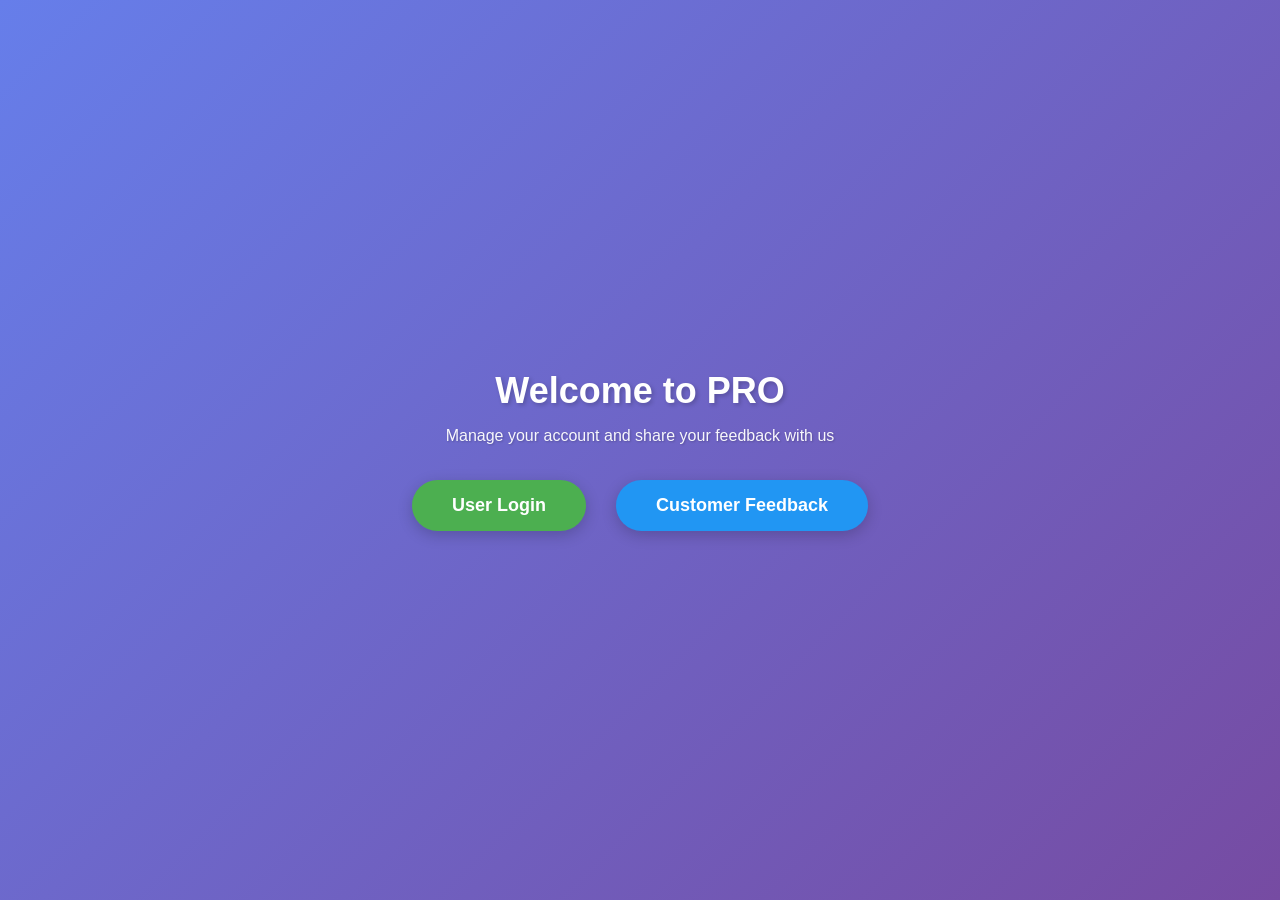
==== index.html @ 8ad1ed62 "CUSTOMER FEEDBACK" ====
<!DOCTYPE html>
<html lang="en">
<head>
  <meta charset="UTF-8">
  <meta name="viewport" content="width=device-width, initial-scale=1.0">
  <title>PRO - Home</title>
  <style>
    * {
      margin: 0;
      padding: 0;
      box-sizing: border-box;
    }

    body {
      font-family: 'Segoe UI', Tahoma, Geneva, Verdana, sans-serif;
      background: linear-gradient(135deg, #667eea 0%, #764ba2 100%);
      min-height: 100vh;
      display: flex;
      justify-content: center;
      align-items: center;
    }

    .hero {
      text-align: center;
      color: #fff;
      padding: 40px 20px;
      max-width: 800px;
      width: 100%;
    }

    .hero h1 {
      font-size: 36px;
      margin-bottom: 15px;
      font-weight: 700;
      text-shadow: 2px 2px 4px rgba(0, 0, 0, 0.2);
    }

    .hero p {
      font-size: 16px;
      margin-bottom: 35px;
      opacity: 0.95;
      text-shadow: 1px 1px 2px rgba(0, 0, 0, 0.2);
    }

    .nav-buttons {
      display: flex;
      gap: 30px;
      justify-content: center;
      flex-wrap: wrap;
    }

    .nav-btn {
      display: inline-block;
      padding: 15px 40px;
      font-size: 18px;
      font-weight: 600;
      text-decoration: none;
      border-radius: 50px;
      transition: all 0.3s ease;
      box-shadow: 0 4px 15px rgba(0, 0, 0, 0.2);
      cursor: pointer;
    }

    .nav-btn.primary {
      background: #4CAF50;
      color: white;
    }

    .nav-btn.primary:hover {
      background: #45a049;
      transform: translateY(-3px);
      box-shadow: 0 6px 20px rgba(0, 0, 0, 0.3);
    }

    .nav-btn.secondary {
      background: #2196F3;
      color: white;
    }

    .nav-btn.secondary:hover {
      background: #0b7dda;
      transform: translateY(-3px);
      box-shadow: 0 6px 20px rgba(0, 0, 0, 0.3);
    }

    .nav-btn:active {
      transform: translateY(-1px);
    }

    @media (max-width: 768px) {
      .hero h1 {
        font-size: 36px;
      }

      .hero p {
        font-size: 16px;
      }

      .nav-buttons {
        flex-direction: column;
        gap: 15px;
      }

      .nav-btn {
        width: 100%;
        padding: 12px 30px;
        font-size: 16px;
      }
    }
  </style>
</head>
<body>
  <div class="hero">
    <h1>Welcome to PRO</h1>
    <p>Manage your account and share your feedback with us</p>
    
    <div class="nav-buttons">
      <a href="USERLOGINFORM.html" class="nav-btn primary">User Login</a>
      <a href="CUSTOMERFEEDBACK.html" class="nav-btn secondary">Customer Feedback</a>
    </div>
  </div>
</body>
</html>
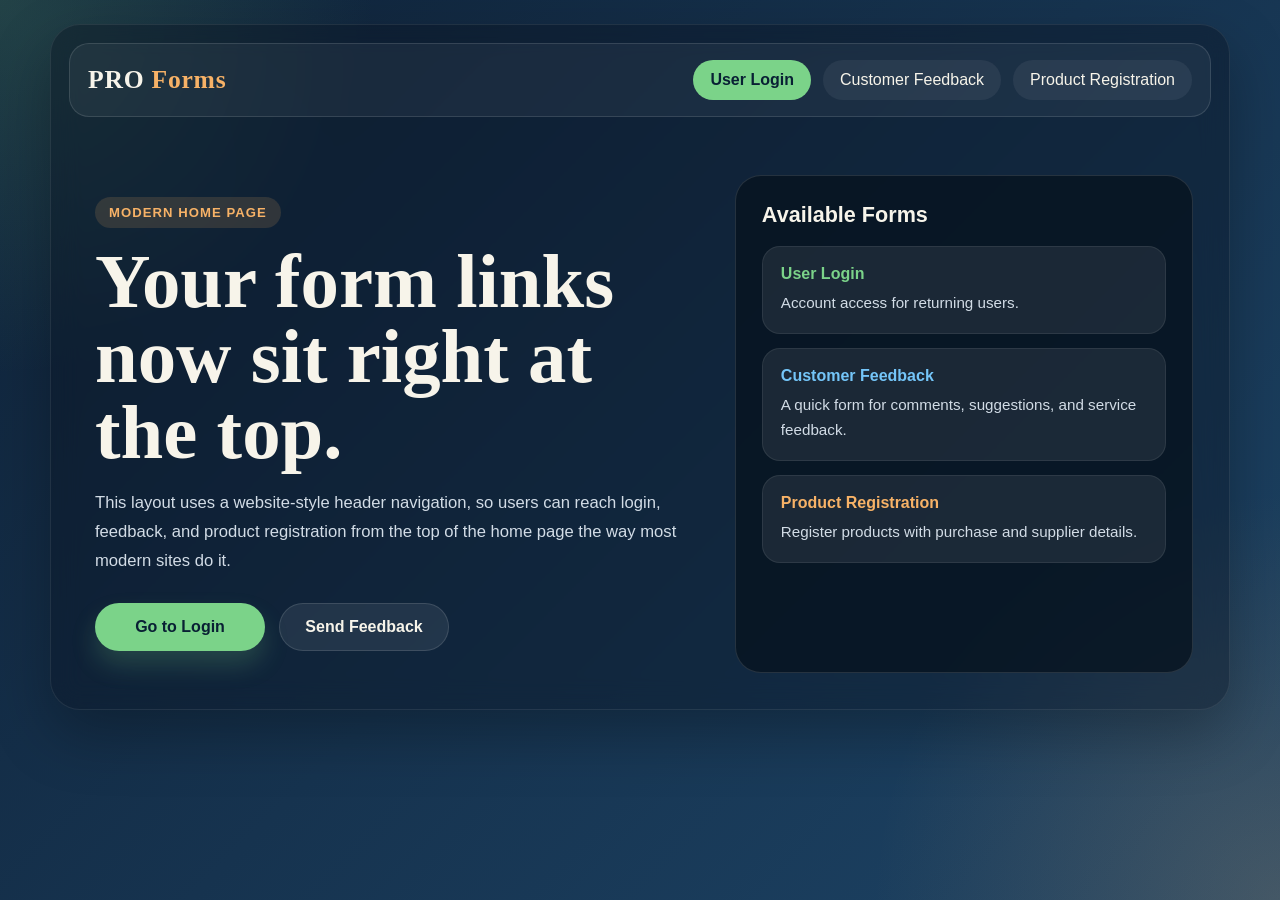
==== commit 502761be: "Add login form and update project files" ====
--- a/index.html
+++ b/index.html
@@ -3,121 +3,331 @@
 <head>
   <meta charset="UTF-8">
   <meta name="viewport" content="width=device-width, initial-scale=1.0">
-  <title>PRO - Home</title>
+  <title>PRO Form Hub</title>
   <style>
+    :root {
+      --bg-deep: #0f2238;
+      --bg-mid: #1d4466;
+      --panel: rgba(7, 19, 31, 0.76);
+      --panel-soft: rgba(255, 255, 255, 0.08);
+      --line: rgba(255, 255, 255, 0.12);
+      --text-main: #f7f4ea;
+      --text-soft: #d2dce6;
+      --mint: #7bd389;
+      --gold: #f7b267;
+      --sky: #74c5f8;
+    }
+
     * {
+      box-sizing: border-box;
       margin: 0;
       padding: 0;
-      box-sizing: border-box;
     }
 
     body {
-      font-family: 'Segoe UI', Tahoma, Geneva, Verdana, sans-serif;
-      background: linear-gradient(135deg, #667eea 0%, #764ba2 100%);
       min-height: 100vh;
+      padding: 24px;
+      color: var(--text-main);
+      background:
+        radial-gradient(circle at top left, rgba(123, 211, 137, 0.18), transparent 24%),
+        radial-gradient(circle at bottom right, rgba(247, 178, 103, 0.18), transparent 26%),
+        linear-gradient(135deg, var(--bg-deep), var(--bg-mid));
+      font-family: "Trebuchet MS", "Segoe UI", sans-serif;
+    }
+
+    .site-shell {
+      width: min(1180px, 100%);
+      margin: 0 auto;
+      padding: 18px;
+      border-radius: 30px;
+      background: rgba(8, 18, 29, 0.38);
+      border: 1px solid rgba(255, 255, 255, 0.08);
+      box-shadow: 0 24px 60px rgba(0, 0, 0, 0.28);
+      backdrop-filter: blur(14px);
+    }
+
+    .topbar {
       display: flex;
+      align-items: center;
+      justify-content: space-between;
+      gap: 20px;
+      padding: 16px 18px;
+      border-radius: 20px;
+      background: rgba(255, 255, 255, 0.05);
+      border: 1px solid var(--line);
+    }
+
+    .brand {
+      font-family: Georgia, "Times New Roman", serif;
+      font-size: 1.6rem;
+      font-weight: 700;
+      letter-spacing: 0.03em;
+    }
+
+    .brand span {
+      color: var(--gold);
+    }
+
+    .top-nav {
+      display: flex;
+      align-items: center;
+      gap: 12px;
+      flex-wrap: wrap;
+      justify-content: flex-end;
+    }
+
+    .top-nav a {
+      padding: 10px 16px;
+      border-radius: 999px;
+      color: var(--text-main);
+      text-decoration: none;
+      background: rgba(255, 255, 255, 0.06);
+      border: 1px solid transparent;
+      transition: transform 0.25s ease, background 0.25s ease, border-color 0.25s ease;
+    }
+
+    .top-nav a:hover {
+      transform: translateY(-2px);
+      background: rgba(255, 255, 255, 0.12);
+      border-color: rgba(255, 255, 255, 0.14);
+    }
+
+    .top-nav .login-link {
+      color: #092034;
+      background: var(--mint);
+      font-weight: 700;
+    }
+
+    .top-nav .login-link:hover {
+      background: #96e1a1;
+      border-color: transparent;
+    }
+
+    .hero {
+      display: grid;
+      grid-template-columns: 1.15fr 0.85fr;
+      gap: 28px;
+      margin-top: 24px;
+      padding: 34px 18px 18px;
+    }
+
+    .hero-copy {
+      padding: 22px 10px 22px 8px;
+    }
+
+    .eyebrow {
+      display: inline-block;
+      margin-bottom: 16px;
+      padding: 8px 14px;
+      border-radius: 999px;
+      background: rgba(247, 178, 103, 0.14);
+      color: var(--gold);
+      font-size: 0.82rem;
+      font-weight: 700;
+      letter-spacing: 0.08em;
+      text-transform: uppercase;
+    }
+
+    h1 {
+      margin-bottom: 18px;
+      font-family: Georgia, "Times New Roman", serif;
+      font-size: clamp(2.8rem, 6vw, 5rem);
+      line-height: 0.98;
+    }
+
+    .hero-copy p {
+      max-width: 620px;
+      color: var(--text-soft);
+      font-size: 1.04rem;
+      line-height: 1.75;
+      margin-bottom: 28px;
+    }
+
+    .hero-actions {
+      display: flex;
+      gap: 14px;
+      flex-wrap: wrap;
+    }
+
+    .hero-actions a {
+      display: inline-flex;
+      align-items: center;
       justify-content: center;
-      align-items: center;
-    }
-
-    .hero {
-      text-align: center;
-      color: #fff;
-      padding: 40px 20px;
-      max-width: 800px;
-      width: 100%;
-    }
-
-    .hero h1 {
-      font-size: 36px;
-      margin-bottom: 15px;
+      min-width: 170px;
+      padding: 14px 18px;
+      border-radius: 999px;
+      text-decoration: none;
       font-weight: 700;
-      text-shadow: 2px 2px 4px rgba(0, 0, 0, 0.2);
-    }
-
-    .hero p {
-      font-size: 16px;
-      margin-bottom: 35px;
-      opacity: 0.95;
-      text-shadow: 1px 1px 2px rgba(0, 0, 0, 0.2);
-    }
-
-    .nav-buttons {
-      display: flex;
-      gap: 30px;
-      justify-content: center;
-      flex-wrap: wrap;
-    }
-
-    .nav-btn {
+      transition: transform 0.25s ease, box-shadow 0.25s ease, background 0.25s ease;
+    }
+
+    .hero-actions .primary-action {
+      color: #092034;
+      background: var(--mint);
+      box-shadow: 0 14px 26px rgba(123, 211, 137, 0.2);
+    }
+
+    .hero-actions .primary-action:hover {
+      transform: translateY(-2px);
+      background: #96e1a1;
+    }
+
+    .hero-actions .ghost-action {
+      color: var(--text-main);
+      background: rgba(255, 255, 255, 0.08);
+      border: 1px solid var(--line);
+    }
+
+    .hero-actions .ghost-action:hover {
+      transform: translateY(-2px);
+      background: rgba(255, 255, 255, 0.14);
+    }
+
+    .hero-panel {
+      padding: 26px;
+      border-radius: 26px;
+      background: var(--panel);
+      border: 1px solid var(--line);
+    }
+
+    .hero-panel h2 {
+      margin-bottom: 18px;
+      font-size: 1.35rem;
+    }
+
+    .hero-list {
+      display: grid;
+      gap: 14px;
+    }
+
+    .hero-item {
+      padding: 18px;
+      border-radius: 18px;
+      background: var(--panel-soft);
+      border: 1px solid rgba(255, 255, 255, 0.08);
+    }
+
+    .hero-item strong {
       display: inline-block;
-      padding: 15px 40px;
-      font-size: 18px;
-      font-weight: 600;
-      text-decoration: none;
-      border-radius: 50px;
-      transition: all 0.3s ease;
-      box-shadow: 0 4px 15px rgba(0, 0, 0, 0.2);
-      cursor: pointer;
-    }
-
-    .nav-btn.primary {
-      background: #4CAF50;
-      color: white;
-    }
-
-    .nav-btn.primary:hover {
-      background: #45a049;
-      transform: translateY(-3px);
-      box-shadow: 0 6px 20px rgba(0, 0, 0, 0.3);
-    }
-
-    .nav-btn.secondary {
-      background: #2196F3;
-      color: white;
-    }
-
-    .nav-btn.secondary:hover {
-      background: #0b7dda;
-      transform: translateY(-3px);
-      box-shadow: 0 6px 20px rgba(0, 0, 0, 0.3);
-    }
-
-    .nav-btn:active {
-      transform: translateY(-1px);
-    }
-
-    @media (max-width: 768px) {
-      .hero h1 {
-        font-size: 36px;
-      }
-
-      .hero p {
-        font-size: 16px;
-      }
-
-      .nav-buttons {
-        flex-direction: column;
-        gap: 15px;
-      }
-
-      .nav-btn {
+      margin-bottom: 8px;
+      font-size: 1rem;
+    }
+
+    .hero-item p {
+      color: var(--text-soft);
+      font-size: 0.95rem;
+      line-height: 1.6;
+    }
+
+    .hero-item.login strong {
+      color: var(--mint);
+    }
+
+    .hero-item.feedback strong {
+      color: var(--sky);
+    }
+
+    .hero-item.registration strong {
+      color: var(--gold);
+    }
+
+    @media (max-width: 960px) {
+      .topbar,
+      .hero {
+        grid-template-columns: 1fr;
+      }
+
+      .topbar {
+        display: grid;
+      }
+
+      .top-nav {
+        justify-content: flex-start;
+      }
+
+      .hero {
+        padding-top: 24px;
+      }
+    }
+
+    @media (max-width: 640px) {
+      body {
+        padding: 14px;
+      }
+
+      .site-shell {
+        padding: 14px;
+        border-radius: 24px;
+      }
+
+      .topbar {
+        padding: 14px;
+      }
+
+      h1 {
+        font-size: 2.5rem;
+      }
+
+      .hero {
+        padding: 22px 10px 10px;
+      }
+
+      .hero-panel {
+        padding: 20px;
+      }
+
+      .hero-actions a,
+      .top-nav a {
         width: 100%;
-        padding: 12px 30px;
-        font-size: 16px;
       }
     }
   </style>
 </head>
 <body>
-  <div class="hero">
-    <h1>Welcome to PRO</h1>
-    <p>Manage your account and share your feedback with us</p>
-    
-    <div class="nav-buttons">
-      <a href="USERLOGINFORM.html" class="nav-btn primary">User Login</a>
-      <a href="CUSTOMERFEEDBACK.html" class="nav-btn secondary">Customer Feedback</a>
-    </div>
-  </div>
+  <main class="site-shell">
+    <header class="topbar">
+      <div class="brand">PRO <span>Forms</span></div>
+
+      <nav class="top-nav">
+        <a href="USERLOGINFORM.html" class="login-link">User Login</a>
+        <a href="CUSTOMERFEEDBACK.html">Customer Feedback</a>
+        <a href="Project%20Rgistration%20Form/index.html">Product Registration</a>
+      </nav>
+    </header>
+
+    <section class="hero">
+      <div class="hero-copy">
+        <span class="eyebrow">Modern Home Page</span>
+        <h1>Your form links now sit right at the top.</h1>
+        <p>This layout uses a website-style header navigation, so users can reach login, feedback, and product registration from the top of the home page the way most modern sites do it.</p>
+
+        <div class="hero-actions">
+          <a href="USERLOGINFORM.html" class="primary-action">Go to Login</a>
+          <a href="CUSTOMERFEEDBACK.html" class="ghost-action">Send Feedback</a>
+        </div>
+      </div>
+
+      <aside class="hero-panel">
+        <h2>Available Forms</h2>
+
+        <div class="hero-list">
+          <div class="hero-item login">
+            <strong>User Login</strong>
+            <p>Account access for returning users.</p>
+          </div>
+
+          <div class="hero-item feedback">
+            <strong>Customer Feedback</strong>
+            <p>A quick form for comments, suggestions, and service feedback.</p>
+          </div>
+
+          <div class="hero-item registration">
+            <strong>Product Registration</strong>
+            <p>Register products with purchase and supplier details.</p>
+          </div>
+        </div>
+      </aside>
+    </section>
+  </main>
 </body>
 </html>
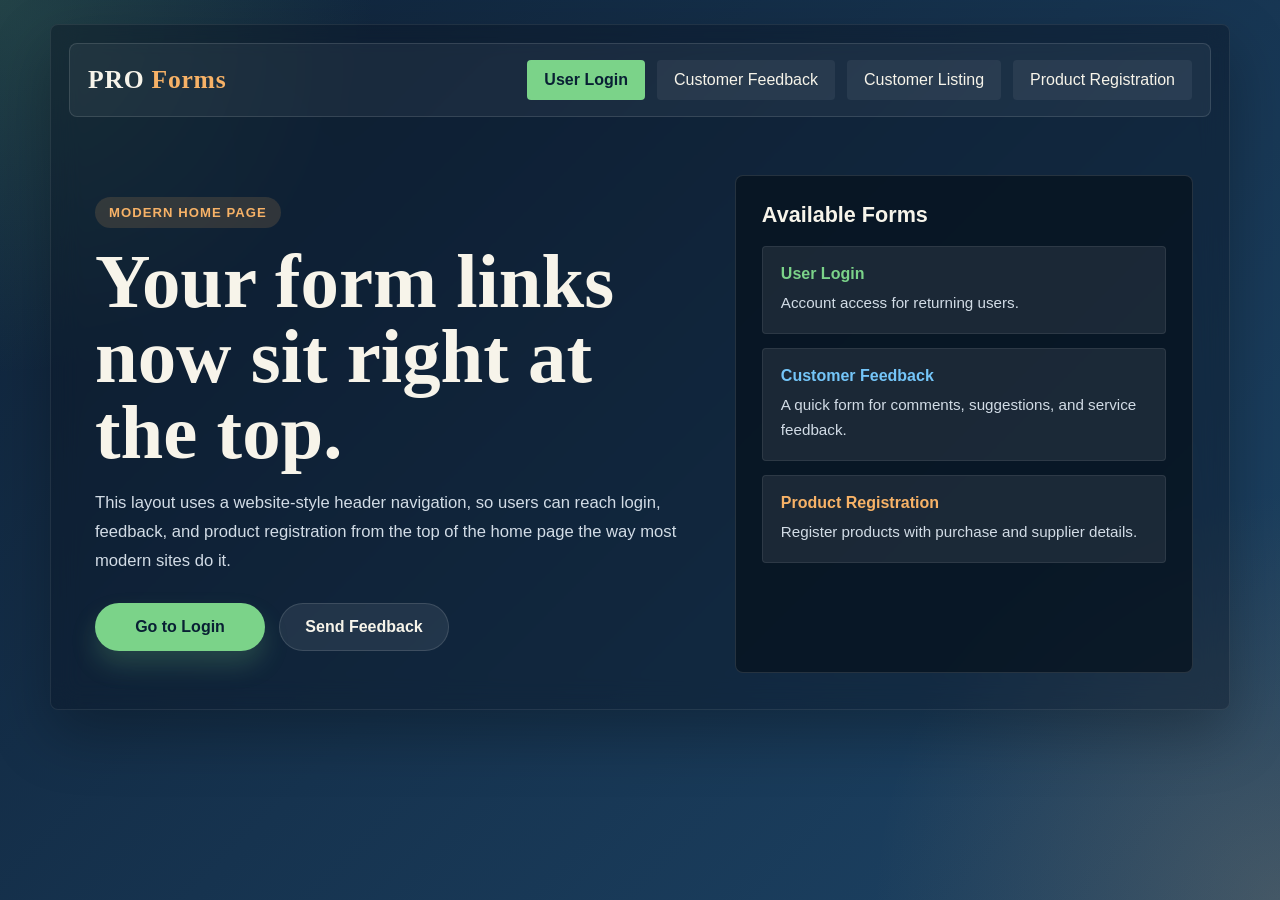
==== commit 6e7cb6ce: "Add customer listing form and registration files" ====
--- a/index.html
+++ b/index.html
@@ -39,7 +39,7 @@
       width: min(1180px, 100%);
       margin: 0 auto;
       padding: 18px;
-      border-radius: 30px;
+      border-radius: 8px;
       background: rgba(8, 18, 29, 0.38);
       border: 1px solid rgba(255, 255, 255, 0.08);
       box-shadow: 0 24px 60px rgba(0, 0, 0, 0.28);
@@ -52,7 +52,7 @@
       justify-content: space-between;
       gap: 20px;
       padding: 16px 18px;
-      border-radius: 20px;
+      border-radius: 8px;
       background: rgba(255, 255, 255, 0.05);
       border: 1px solid var(--line);
     }
@@ -78,7 +78,7 @@
 
     .top-nav a {
       padding: 10px 16px;
-      border-radius: 999px;
+      border-radius: 4px;
       color: var(--text-main);
       text-decoration: none;
       background: rgba(255, 255, 255, 0.06);
@@ -185,7 +185,7 @@
 
     .hero-panel {
       padding: 26px;
-      border-radius: 26px;
+      border-radius: 8px;
       background: var(--panel);
       border: 1px solid var(--line);
     }
@@ -202,7 +202,7 @@
 
     .hero-item {
       padding: 18px;
-      border-radius: 18px;
+      border-radius: 4px;
       background: var(--panel-soft);
       border: 1px solid rgba(255, 255, 255, 0.08);
     }
@@ -291,6 +291,7 @@
       <nav class="top-nav">
         <a href="USERLOGINFORM.html" class="login-link">User Login</a>
         <a href="CUSTOMERFEEDBACK.html">Customer Feedback</a>
+        <a href="customer%20listing%20form.html">Customer Listing</a>
         <a href="Project%20Rgistration%20Form/index.html">Product Registration</a>
       </nav>
     </header>
